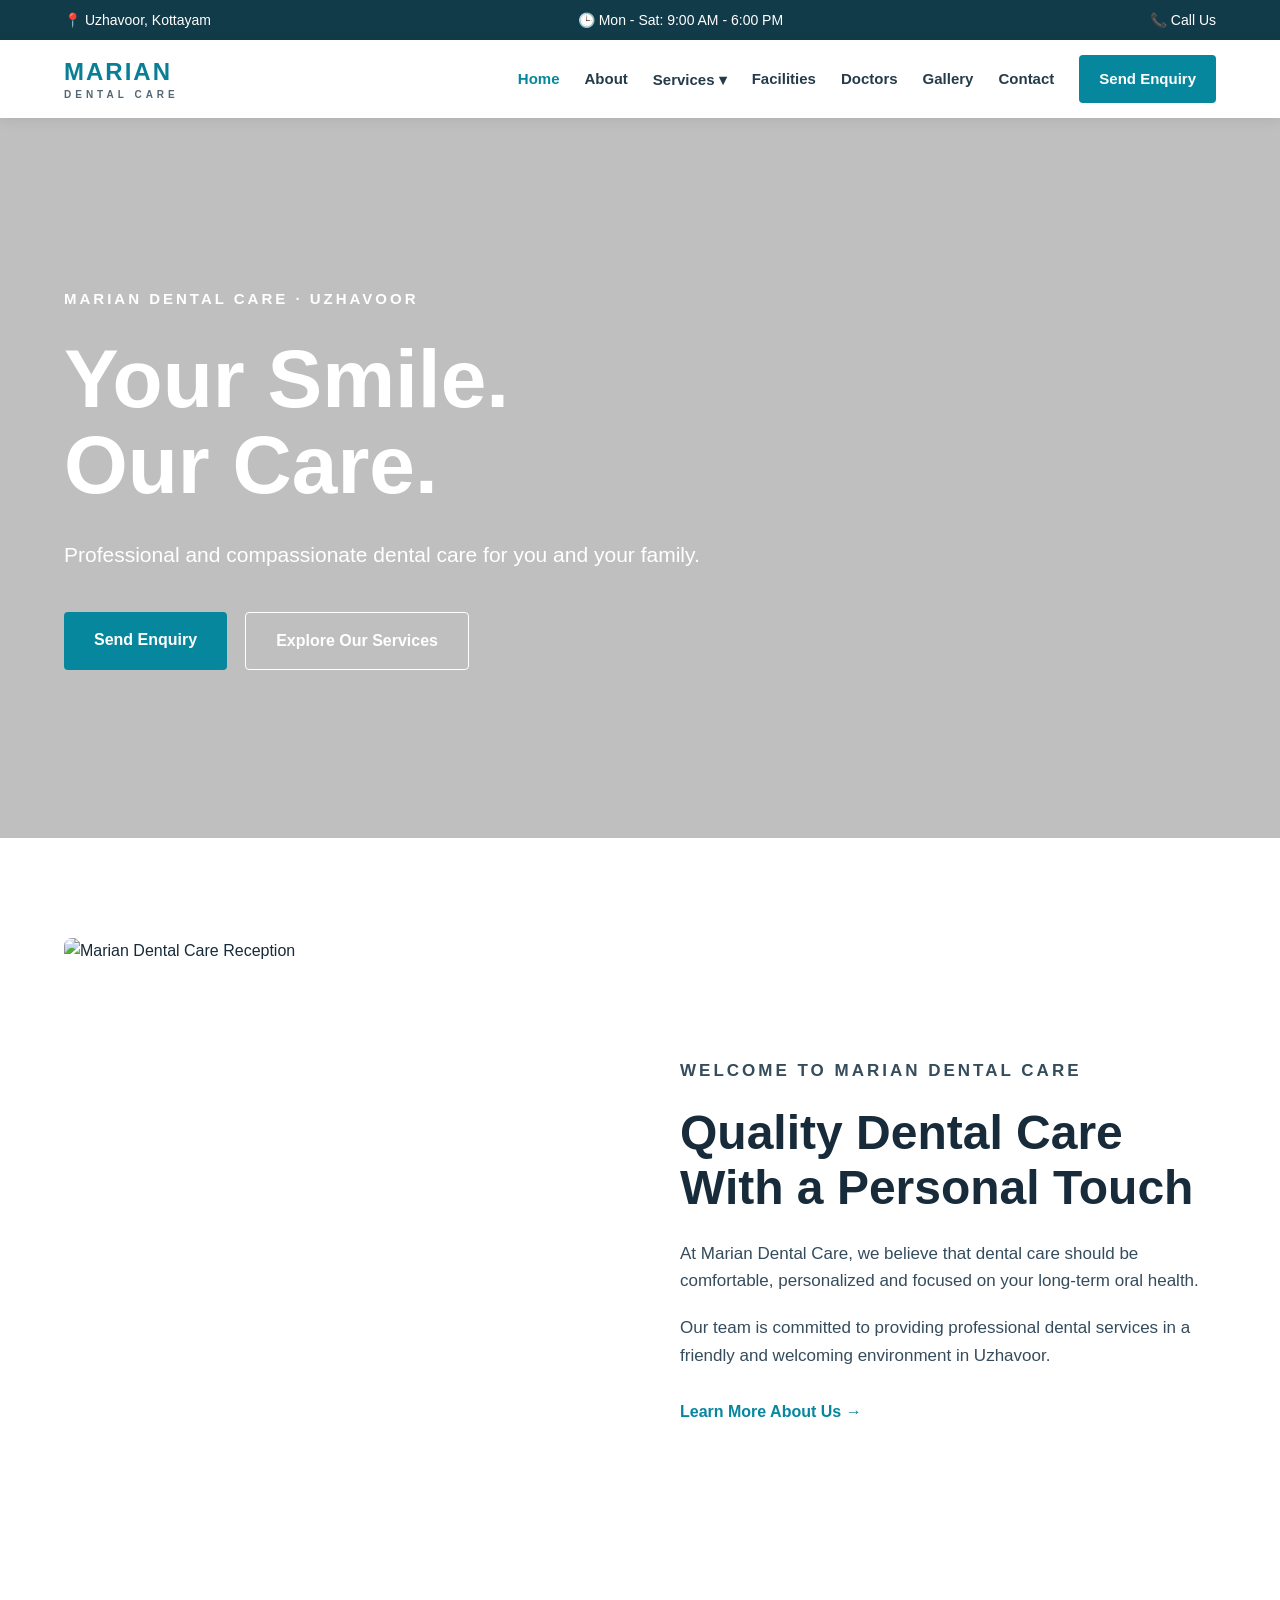
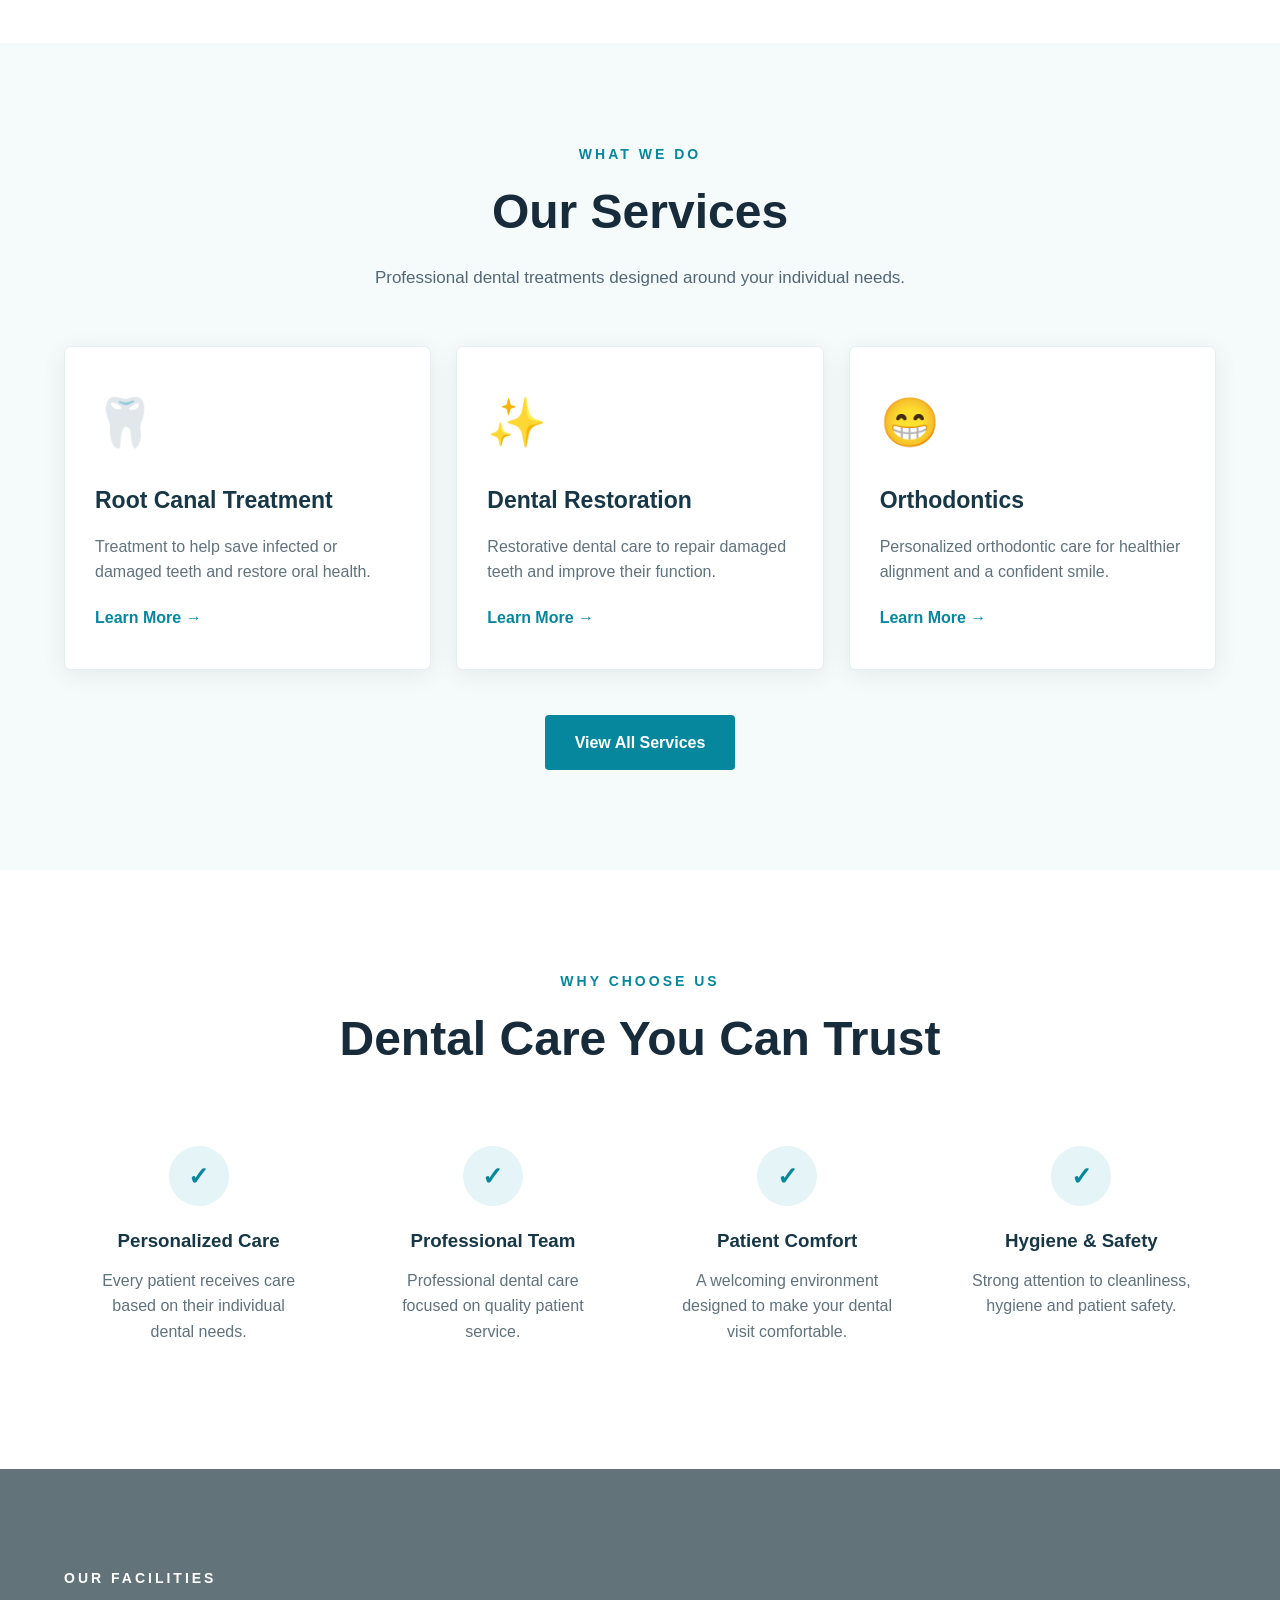
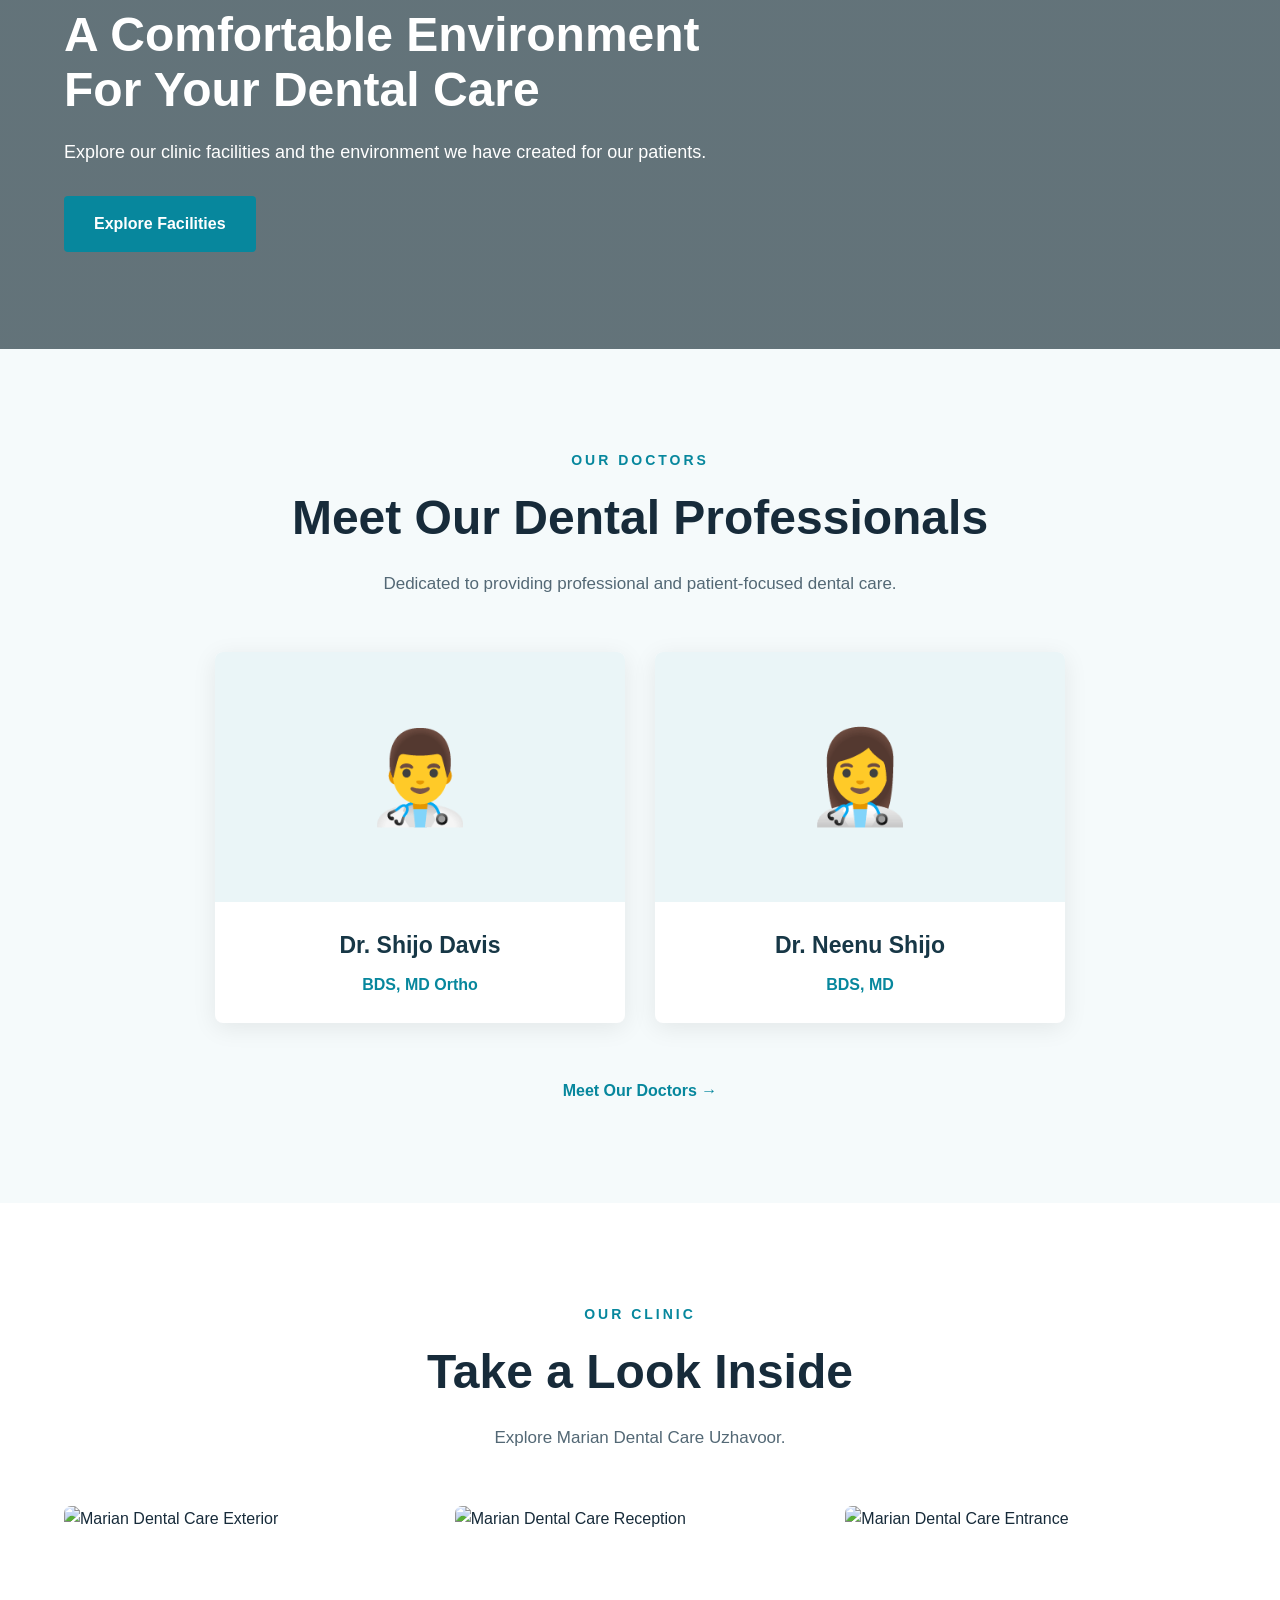
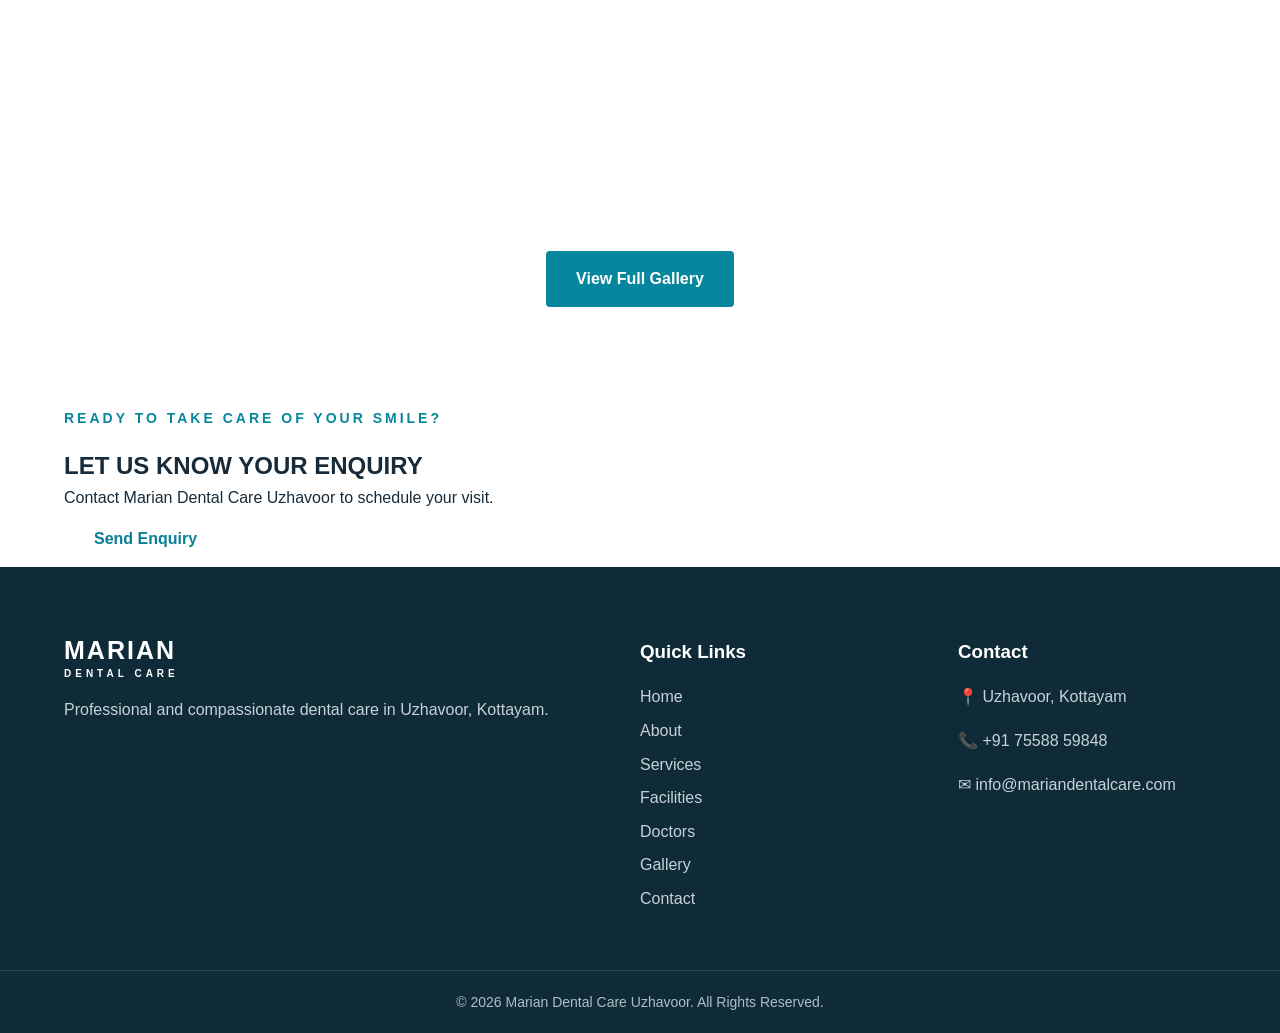
==== index.html @ ac8ece48 "Add files via upload" ====
<!DOCTYPE html>
<html lang="en">

<head>

<meta charset="UTF-8">

<meta name="viewport"
      content="width=device-width, initial-scale=1.0">

<title>
    Marian Dental Care Uzhavoor | Dental Clinic
</title>

<meta name="description"
      content="Marian Dental Care Uzhavoor provides professional and personalized dental care in Uzhavoor, Kottayam.">

<link rel="stylesheet" href="style.css">

</head>

<body>


<!-- =====================================================
     TOP BAR
===================================================== -->

<div class="top-bar">

    <div class="container top-bar-content">

        <span>
            📍 Uzhavoor, Kottayam
        </span>

        <span>
            🕒 Mon - Sat: 9:00 AM - 6:00 PM
        </span>

        <a href="tel:+917558859848">
            📞 Call Us
        </a>

    </div>

</div>



<!-- =====================================================
     NAVIGATION
===================================================== -->

<header class="header">

    <div class="container nav-container">


        <!-- LOGO -->

        <a href="index.html" class="logo">

            <span>
                MARIAN
            </span>

            <small>
                DENTAL CARE
            </small>

        </a>



        <!-- MOBILE MENU -->

        <button
            class="menu-toggle"
            id="menuToggle"
            aria-label="Open navigation menu">

            ☰

        </button>



        <!-- NAVIGATION -->

        <nav class="navbar" id="navbar">


            <a href="index.html" class="active">
                Home
            </a>


            <a href="about.html">
                About
            </a>



            <!-- SERVICES -->

            <div class="nav-dropdown">

                <a href="service.html">
                    Services ▾
                </a>


                <div class="dropdown-menu">

                    <a href="services/root-canal.html">
                        Root Canal Treatment
                    </a>

                    <a href="services/dental-restoration.html">
                        Dental Restoration
                    </a>

                    <a href="services/orthodontics.html">
                        Orthodontics
                    </a>

                </div>

            </div>



            <a href="facilities.html">
                Facilities
            </a>


            <a href="doctors.html">
                Doctors
            </a>


            <a href="gallery.html">
                Gallery
            </a>


            <a href="contact.html">
                Contact
            </a>


            <a href="contact.html#enquiryForm"
               class="appointment-btn">

                Send Enquiry

            </a>


        </nav>

    </div>

</header>



<!-- =====================================================
     HERO SECTION

     CLINIC EXTERIOR IMAGE
===================================================== -->

<section class="hero"
         style="background-image: url('images/clinic-exterior.jpeg');">


    <div class="hero-overlay"></div>


    <div class="container hero-content">


        <p class="hero-small">

            MARIAN DENTAL CARE · UZHAVOOR

        </p>


        <h1>

            Your Smile.<br>
            Our Care.

        </h1>


        <p class="hero-text">

            Professional and compassionate dental care
            for you and your family.

        </p>


        <div class="hero-buttons">


            <a href="contact.html#enquiryForm"
               class="btn primary-btn">

                Send Enquiry

            </a>


            <a href="service.html"
               class="btn secondary-btn">

                Explore Our Services

            </a>


        </div>

    </div>

</section>



<!-- =====================================================
     ABOUT / WELCOME

     RECEPTION IMAGE
===================================================== -->

<section class="section">


    <div class="container two-column">


        <!-- RECEPTION IMAGE -->

        <div class="image-box">

            <img
                src="images/reception.webp"
                alt="Marian Dental Care Reception">

        </div>



        <!-- CONTENT -->

        <div class="content-box">


            <p class="section-label">

                WELCOME TO MARIAN DENTAL CARE

            </p>


            <h2>

                Quality Dental Care
                With a Personal Touch

            </h2>


            <p>

                At Marian Dental Care, we believe that
                dental care should be comfortable,
                personalized and focused on your
                long-term oral health.

            </p>


            <p>

                Our team is committed to providing
                professional dental services in a
                friendly and welcoming environment
                in Uzhavoor.

            </p>


            <a href="about.html"
               class="text-link">

                Learn More About Us →

            </a>

        </div>

    </div>

</section>



<!-- =====================================================
     OUR SERVICES
===================================================== -->

<section class="section light-section">


    <div class="container">


        <div class="section-heading">


            <p class="section-label">

                WHAT WE DO

            </p>


            <h2>

                Our Services

            </h2>


            <p>

                Professional dental treatments
                designed around your individual needs.

            </p>

        </div>



        <div class="cards">


            <!-- ROOT CANAL -->

            <a href="services/root-canal.html"
               class="service-card">


                <div class="service-icon">

                    🦷

                </div>


                <h3>

                    Root Canal Treatment

                </h3>


                <p>

                    Treatment to help save infected
                    or damaged teeth and restore
                    oral health.

                </p>


                <span>

                    Learn More →

                </span>


            </a>



            <!-- DENTAL RESTORATION -->

            <a href="services/dental-restoration.html"
               class="service-card">


                <div class="service-icon">

                    ✨

                </div>


                <h3>

                    Dental Restoration

                </h3>


                <p>

                    Restorative dental care to repair
                    damaged teeth and improve
                    their function.

                </p>


                <span>

                    Learn More →

                </span>


            </a>



            <!-- ORTHODONTICS -->

            <a href="services/orthodontics.html"
               class="service-card">


                <div class="service-icon">

                    😁

                </div>


                <h3>

                    Orthodontics

                </h3>


                <p>

                    Personalized orthodontic care
                    for healthier alignment and
                    a confident smile.

                </p>


                <span>

                    Learn More →

                </span>


            </a>


        </div>



        <!-- VIEW ALL SERVICES -->

        <div class="center-button">


            <a href="service.html"
               class="btn primary-btn">

                View All Services

            </a>


        </div>

    </div>

</section>



<!-- =====================================================
     WHY CHOOSE US
===================================================== -->

<section class="section">


    <div class="container">


        <div class="section-heading">


            <p class="section-label">

                WHY CHOOSE US

            </p>


            <h2>

                Dental Care You Can Trust

            </h2>


        </div>



        <div class="features">


            <div class="feature">


                <div class="feature-icon">

                    ✓

                </div>


                <h3>

                    Personalized Care

                </h3>


                <p>

                    Every patient receives care
                    based on their individual
                    dental needs.

                </p>


            </div>



            <div class="feature">


                <div class="feature-icon">

                    ✓

                </div>


                <h3>

                    Professional Team

                </h3>


                <p>

                    Professional dental care
                    focused on quality
                    patient service.

                </p>


            </div>



            <div class="feature">


                <div class="feature-icon">

                    ✓

                </div>


                <h3>

                    Patient Comfort

                </h3>


                <p>

                    A welcoming environment
                    designed to make your
                    dental visit comfortable.

                </p>


            </div>



            <div class="feature">


                <div class="feature-icon">

                    ✓

                </div>


                <h3>

                    Hygiene & Safety

                </h3>


                <p>

                    Strong attention to
                    cleanliness, hygiene
                    and patient safety.

                </p>


            </div>


        </div>

    </div>

</section>



<!-- =====================================================
     FACILITIES PREVIEW
===================================================== -->

<section class="facility-preview">


    <div class="container facility-content">


        <div>


            <p class="section-label">

                OUR FACILITIES

            </p>


            <h2>

                A Comfortable Environment
                For Your Dental Care

            </h2>


            <p>

                Explore our clinic facilities
                and the environment we have
                created for our patients.

            </p>


            <a href="facilities.html"
               class="btn primary-btn">

                Explore Facilities

            </a>


        </div>

    </div>

</section>



<!-- =====================================================
     DOCTORS
===================================================== -->

<section class="section light-section">


    <div class="container">


        <div class="section-heading">


            <p class="section-label">

                OUR DOCTORS

            </p>


            <h2>

                Meet Our Dental Professionals

            </h2>


            <p>

                Dedicated to providing professional
                and patient-focused dental care.

            </p>


        </div>



        <div class="doctor-preview">


            <!-- DOCTOR 1 -->

            <div class="doctor-card">


                <div class="doctor-placeholder">

                    👨‍⚕️

                </div>


                <div class="doctor-info">


                    <h3>

                        Dr. Shijo Davis

                    </h3>


                    <p>

                        BDS, MD Ortho

                    </p>


                </div>

            </div>



            <!-- DOCTOR 2 -->

            <div class="doctor-card">


                <div class="doctor-placeholder">

                    👩‍⚕️

                </div>


                <div class="doctor-info">


                    <h3>

                        Dr. Neenu Shijo

                    </h3>


                    <p>

                        BDS, MD

                    </p>


                </div>

            </div>


        </div>



        <div class="center-button">


            <a href="doctors.html"
               class="text-link">

                Meet Our Doctors →

            </a>


        </div>

    </div>

</section>



<!-- =====================================================
     GALLERY PREVIEW
===================================================== -->

<section class="section">


    <div class="container">


        <div class="section-heading">


            <p class="section-label">

                OUR CLINIC

            </p>


            <h2>

                Take a Look Inside

            </h2>


            <p>

                Explore Marian Dental Care
                Uzhavoor.

            </p>


        </div>



        <div class="gallery-grid">


            <img
                src="images/clinic-exterior.jpeg"
                alt="Marian Dental Care Exterior">


            <img
                src="images/reception.webp"
                alt="Marian Dental Care Reception">


            <img
                src="images/clinic-entrance.webp"
                alt="Marian Dental Care Entrance">


        </div>



        <div class="center-button">


            <a href="gallery.html"
               class="btn primary-btn">

                View Full Gallery

            </a>


        </div>

    </div>

</section>



<!-- =====================================================
     SEND ENQUIRY CTA
===================================================== -->

<section class="Send Enquiry-cta">


    <div class="container">


        <p class="section-label">

            READY TO TAKE CARE OF YOUR SMILE?

        </p>


        <h2>

            LET US KNOW YOUR ENQUIRY

        </h2>


        <p>

            Contact Marian Dental Care Uzhavoor
            to schedule your visit.

        </p>


        <a href="contact.html#enquiryForm"
           class="btn white-btn">

            Send Enquiry

        </a>


    </div>

</section>



<!-- =====================================================
     FOOTER
===================================================== -->

<footer class="footer">


    <div class="container footer-grid">


        <!-- ABOUT -->

        <div>


            <a href="index.html"
               class="footer-logo">

                MARIAN

                <small>

                    DENTAL CARE

                </small>

            </a>


            <p>

                Professional and compassionate
                dental care in Uzhavoor,
                Kottayam.

            </p>


        </div>



        <!-- QUICK LINKS -->

        <div>


            <h3>

                Quick Links

            </h3>


            <a href="index.html">
                Home
            </a>


            <a href="about.html">
                About
            </a>


            <a href="service.html">
                Services
            </a>


            <a href="facilities.html">
                Facilities
            </a>


            <a href="doctors.html">
                Doctors
            </a>


            <a href="gallery.html">
                Gallery
            </a>


            <a href="contact.html">
                Contact
            </a>


        </div>



        <!-- CONTACT -->

        <div>


            <h3>

                Contact

            </h3>


            <p>

                📍 Uzhavoor, Kottayam

            </p>


            <p>

                📞 +91 75588 59848

            </p>


            <p>

                ✉ info@mariandentalcare.com

            </p>


        </div>


    </div>



    <div class="copyright">

        © 2026 Marian Dental Care Uzhavoor.
        All Rights Reserved.

    </div>


</footer>



<!-- JAVASCRIPT -->

<script src="script.js"></script>


</body>

</html>
---- style.css ----
/* =====================================================
   RESET
===================================================== */

* {
    margin: 0;
    padding: 0;
    box-sizing: border-box;
}

html {
    scroll-behavior: smooth;
}

body {
    font-family: Arial, Helvetica, sans-serif;
    color: #172b3a;
    background: #ffffff;
    line-height: 1.6;
}

img {
    max-width: 100%;
    display: block;
}

a {
    text-decoration: none;
    color: inherit;
}


/* =====================================================
   CONTAINER
===================================================== */

.container {
    width: 90%;
    max-width: 1200px;
    margin: 0 auto;
}


/* =====================================================
   TOP BAR
===================================================== */

.top-bar {
    background: #123b4a;
    color: #ffffff;
    font-size: 14px;
    padding: 9px 0;
}

.top-bar-content {
    display: flex;
    justify-content: space-between;
    align-items: center;
    gap: 20px;
}

.top-bar a {
    color: #ffffff;
}


/* =====================================================
   HEADER
===================================================== */

.header {
    background: #ffffff;
    position: sticky;
    top: 0;
    z-index: 1000;
    box-shadow: 0 2px 12px rgba(0, 0, 0, 0.08);
}

.nav-container {
    min-height: 78px;
    display: flex;
    align-items: center;
    justify-content: space-between;
}


/* =====================================================
   LOGO
===================================================== */

.logo {
    display: flex;
    flex-direction: column;
    line-height: 1.1;
    color: #087f95;
    font-weight: 700;
    letter-spacing: 2px;
}

.logo span {
    font-size: 24px;
}

.logo small {
    font-size: 10px;
    letter-spacing: 4px;
    color: #526773;
    margin-top: 4px;
}


/* =====================================================
   NAVIGATION
===================================================== */

.navbar {
    display: flex;
    align-items: center;
    gap: 25px;
}

.navbar > a,
.nav-dropdown > a {
    color: #243b4a;
    font-size: 15px;
    font-weight: 600;
    transition: 0.3s;
}

.navbar > a:hover,
.nav-dropdown > a:hover,
.navbar > a.active {
    color: #07879d;
}


/* =====================================================
   DROPDOWN
===================================================== */

.nav-dropdown {
    position: relative;
}

.dropdown-menu {
    position: absolute;
    top: 100%;
    left: 0;
    min-width: 230px;
    background: #ffffff;
    padding: 12px 0;
    box-shadow: 0 8px 25px rgba(0, 0, 0, 0.12);
    border-radius: 5px;
    display: none;
}

.dropdown-menu a {
    display: block;
    padding: 10px 18px;
    color: #243b4a;
    font-size: 14px;
}

.dropdown-menu a:hover {
    background: #eef8fa;
    color: #07879d;
}

.nav-dropdown:hover .dropdown-menu {
    display: block;
}


/* =====================================================
   APPOINTMENT BUTTON
===================================================== */

.appointment-btn {
    background: #07879d !important;
    color: #ffffff !important;
    padding: 12px 20px;
    border-radius: 4px;
}

.appointment-btn:hover {
    background: #056d7f !important;
}


/* =====================================================
   MOBILE MENU BUTTON
===================================================== */

.menu-toggle {
    display: none;
    border: none;
    background: transparent;
    font-size: 28px;
    cursor: pointer;
    color: #173746;
}


/* =====================================================
   HERO
===================================================== */

.hero {
    min-height: 720px;

    position: relative;

    background-image: url("images/clinic-exterior.jpeg");
    background-size: cover;
    background-position: center;
    background-repeat: no-repeat;

    display: flex;
    align-items: center;

    color: #ffffff;
}


/* =====================================================
   HERO OVERLAY

   THIS REMOVES THE GREEN TINT

   BLACK WITH LOW OPACITY ONLY
===================================================== */

.hero-overlay {
    position: absolute;
    inset: 0;

    background: rgba(0, 0, 0, 0.25);
}


/* =====================================================
   HERO CONTENT
===================================================== */

.hero-content {
    position: relative;
    z-index: 2;
    padding: 80px 0;
}

.hero-small {
    font-size: 15px;
    letter-spacing: 3px;
    font-weight: 600;
    margin-bottom: 25px;
}

.hero h1 {
    font-size: clamp(55px, 7vw, 82px);
    line-height: 1.05;
    margin-bottom: 30px;
    font-weight: 700;
}

.hero-text {
    font-size: 21px;
    max-width: 680px;
    margin-bottom: 40px;
}


/* =====================================================
   HERO BUTTONS
===================================================== */

.hero-buttons {
    display: flex;
    gap: 18px;
    flex-wrap: wrap;
}

.btn {
    display: inline-block;
    padding: 15px 30px;
    border-radius: 4px;
    font-weight: 700;
    transition: 0.3s;
}

.primary-btn {
    background: #07879d;
    color: #ffffff;
}

.primary-btn:hover {
    background: #056d7f;
    transform: translateY(-2px);
}

.secondary-btn {
    border: 1px solid #ffffff;
    color: #ffffff;
    background: transparent;
}

.secondary-btn:hover {
    background: #ffffff;
    color: #173746;
}

.white-btn {
    background: #ffffff;
    color: #087f95;
}

.white-btn:hover {
    background: #eef8fa;
}


/* =====================================================
   SECTIONS
===================================================== */

.section {
    padding: 100px 0;
}

.light-section {
    background: #f5fafb;
}


/* =====================================================
   TWO COLUMN
===================================================== */

.two-column {
    display: grid;
    grid-template-columns: 1fr 1fr;
    gap: 80px;
    align-items: center;
}


/* =====================================================
   IMAGE BOX
===================================================== */

.image-box {
    overflow: hidden;
    border-radius: 8px;
}

.image-box img {
    width: 100%;
    height: 605px;
    object-fit: cover;
}


/* =====================================================
   CONTENT
===================================================== */

.content-box {
    max-width: 650px;
}

.section-label {
    color: #07879d;
    font-size: 14px;
    font-weight: 700;
    letter-spacing: 3px;
    margin-bottom: 18px;
}

.content-box h2,
.section-heading h2 {
    font-size: 48px;
    line-height: 1.15;
    margin-bottom: 25px;
    color: #172b3a;
}

.content-box p {
    font-size: 17px;
    margin-bottom: 20px;
    color: #344c5c;
}

.text-link {
    color: #07879d;
    font-weight: 700;
    display: inline-block;
    margin-top: 10px;
}

.text-link:hover {
    color: #056d7f;
}


/* =====================================================
   SECTION HEADING
===================================================== */

.section-heading {
    text-align: center;
    max-width: 750px;
    margin: 0 auto 55px;
}

.section-heading p:not(.section-label) {
    color: #536875;
    font-size: 17px;
}


/* =====================================================
   SERVICE CARDS
===================================================== */

.cards {
    display: grid;
    grid-template-columns: repeat(3, 1fr);
    gap: 25px;
}

.service-card {
    background: #ffffff;
    padding: 38px 30px;
    border-radius: 7px;
    box-shadow: 0 5px 25px rgba(0, 0, 0, 0.07);
    transition: 0.3s;
    border: 1px solid #e8eef0;
}

.service-card:hover {
    transform: translateY(-7px);
    box-shadow: 0 12px 35px rgba(0, 0, 0, 0.12);
}

.service-icon {
    font-size: 48px;
    margin-bottom: 20px;
}

.service-card h3 {
    color: #173746;
    font-size: 23px;
    margin-bottom: 15px;
}

.service-card p {
    color: #60727c;
    margin-bottom: 20px;
}

.service-card span {
    color: #07879d;
    font-weight: 700;
}


/* =====================================================
   CENTER BUTTON
===================================================== */

.center-button {
    text-align: center;
    margin-top: 45px;
}


/* =====================================================
   FEATURES
===================================================== */

.features {
    display: grid;
    grid-template-columns: repeat(4, 1fr);
    gap: 25px;
}

.feature {
    text-align: center;
    padding: 25px;
}

.feature-icon {
    width: 60px;
    height: 60px;
    border-radius: 50%;
    background: #e5f4f6;
    color: #07879d;
    display: flex;
    align-items: center;
    justify-content: center;
    margin: 0 auto 20px;
    font-size: 25px;
    font-weight: 700;
}

.feature h3 {
    margin-bottom: 12px;
    color: #173746;
}

.feature p {
    color: #60727c;
}


/* =====================================================
   FACILITIES
===================================================== */

.facility-preview {
    min-height: 480px;
    background-image:
        linear-gradient(
            rgba(15, 40, 50, 0.65),
            rgba(15, 40, 50, 0.65)
        ),
        url("images/reception.webp");

    background-size: cover;
    background-position: center;

    display: flex;
    align-items: center;

    color: #ffffff;
}

.facility-content {
    display: flex;
    justify-content: flex-start;
}

.facility-content > div {
    max-width: 650px;
}

.facility-content h2 {
    font-size: 48px;
    line-height: 1.15;
    margin-bottom: 20px;
}

.facility-content p:not(.section-label) {
    font-size: 18px;
    margin-bottom: 30px;
}

.facility-content .section-label {
    color: #ffffff;
}


/* =====================================================
   DOCTORS
===================================================== */

.doctor-preview {
    display: grid;
    grid-template-columns: repeat(2, 1fr);
    gap: 30px;
    max-width: 850px;
    margin: 0 auto;
}

.doctor-card {
    background: #ffffff;
    border-radius: 8px;
    overflow: hidden;
    box-shadow: 0 5px 25px rgba(0, 0, 0, 0.08);
    text-align: center;
}

.doctor-placeholder {
    height: 250px;
    background: #eaf5f7;

    display: flex;
    align-items: center;
    justify-content: center;

    font-size: 90px;
}

.doctor-info {
    padding: 25px;
}

.doctor-info h3 {
    font-size: 23px;
    color: #173746;
    margin-bottom: 8px;
}

.doctor-info p {
    color: #07879d;
    font-weight: 600;
}


/* =====================================================
   GALLERY
===================================================== */

.gallery-grid {
    display: grid;
    grid-template-columns: repeat(3, 1fr);
    gap: 20px;
}

.gallery-grid img {
    width: 100%;
    height: 300px;
    object-fit: cover;
    border-radius: 7px;
    transition: 0.3s;
}

.gallery-grid img:hover {
    transform: scale(1.02);
}


/* =====================================================
   APPOINTMENT CTA
===================================================== */

.appointment-cta {
    background: #087f95;
    color: #ffffff;
    text-align: center;
    padding: 90px 0;
}

.appointment-cta .section-label {
    color: #ffffff;
}

.appointment-cta h2 {
    font-size: 48px;
    margin-bottom: 20px;
}

.appointment-cta p:not(.section-label) {
    font-size: 18px;
    margin-bottom: 30px;
}


/* =====================================================
   FOOTER
===================================================== */

.footer {
    background: #102b38;
    color: #ffffff;
    padding-top: 70px;
}

.footer-grid {
    display: grid;
    grid-template-columns: 2fr 1fr 1fr;
    gap: 60px;
    padding-bottom: 50px;
}

.footer-logo {
    display: flex;
    flex-direction: column;
    color: #ffffff;
    font-size: 25px;
    font-weight: 700;
    letter-spacing: 2px;
    line-height: 1.1;
}

.footer-logo small {
    font-size: 10px;
    letter-spacing: 4px;
    margin-top: 4px;
}

.footer-grid p {
    color: #c6d2d7;
    margin-top: 18px;
}

.footer-grid h3 {
    margin-bottom: 18px;
}

.footer-grid > div:nth-child(2) a {
    display: block;
    color: #c6d2d7;
    margin-bottom: 8px;
}

.footer-grid > div:nth-child(2) a:hover {
    color: #ffffff;
}

.copyright {
    border-top: 1px solid rgba(255, 255, 255, 0.12);
    text-align: center;
    padding: 20px;
    color: #aebec5;
    font-size: 14px;
}


/* =====================================================
   MOBILE
===================================================== */

@media (max-width: 900px) {

    .top-bar-content {
        justify-content: center;
        flex-wrap: wrap;
    }

    .menu-toggle {
        display: block;
    }

    .navbar {
        position: absolute;
        top: 100%;
        left: 0;
        width: 100%;
        background: #ffffff;

        display: none;

        flex-direction: column;
        align-items: flex-start;

        padding: 20px 5%;

        box-shadow: 0 8px 20px rgba(0, 0, 0, 0.1);
    }

    .navbar.show {
        display: flex;
    }

    .nav-dropdown {
        width: 100%;
    }

    .dropdown-menu {
        position: static;
        box-shadow: none;
        width: 100%;
    }

    .nav-dropdown:hover .dropdown-menu {
        display: block;
    }

    .two-column {
        grid-template-columns: 1fr;
        gap: 45px;
    }

    .cards {
        grid-template-columns: 1fr;
    }

    .features {
        grid-template-columns: repeat(2, 1fr);
    }

    .gallery-grid {
        grid-template-columns: 1fr;
    }

    .footer-grid {
        grid-template-columns: 1fr 1fr;
    }

}


/* =====================================================
   SMALL MOBILE
===================================================== */

@media (max-width: 600px) {

    .top-bar {
        font-size: 12px;
    }

    .top-bar-content {
        flex-direction: column;
        gap: 5px;
    }

    .logo span {
        font-size: 20px;
    }

    .logo small {
        font-size: 8px;
    }

    .hero {
        min-height: 650px;
        background-position: center;
    }

    .hero-content {
        padding: 50px 0;
    }

    .hero h1 {
        font-size: 52px;
    }

    .hero-text {
        font-size: 17px;
    }

    .hero-buttons {
        flex-direction: column;
        align-items: flex-start;
    }

    .section {
        padding: 70px 0;
    }

    .content-box h2,
    .section-heading h2 {
        font-size: 36px;
    }

    .image-box img {
        height: 450px;
    }

    .features {
        grid-template-columns: 1fr;
    }

    .doctor-preview {
        grid-template-columns: 1fr;
    }

    .facility-content h2 {
        font-size: 36px;
    }

    .appointment-cta h2 {
        font-size: 36px;
    }

    .footer-grid {
        grid-template-columns: 1fr;
        gap: 35px;
    }

}
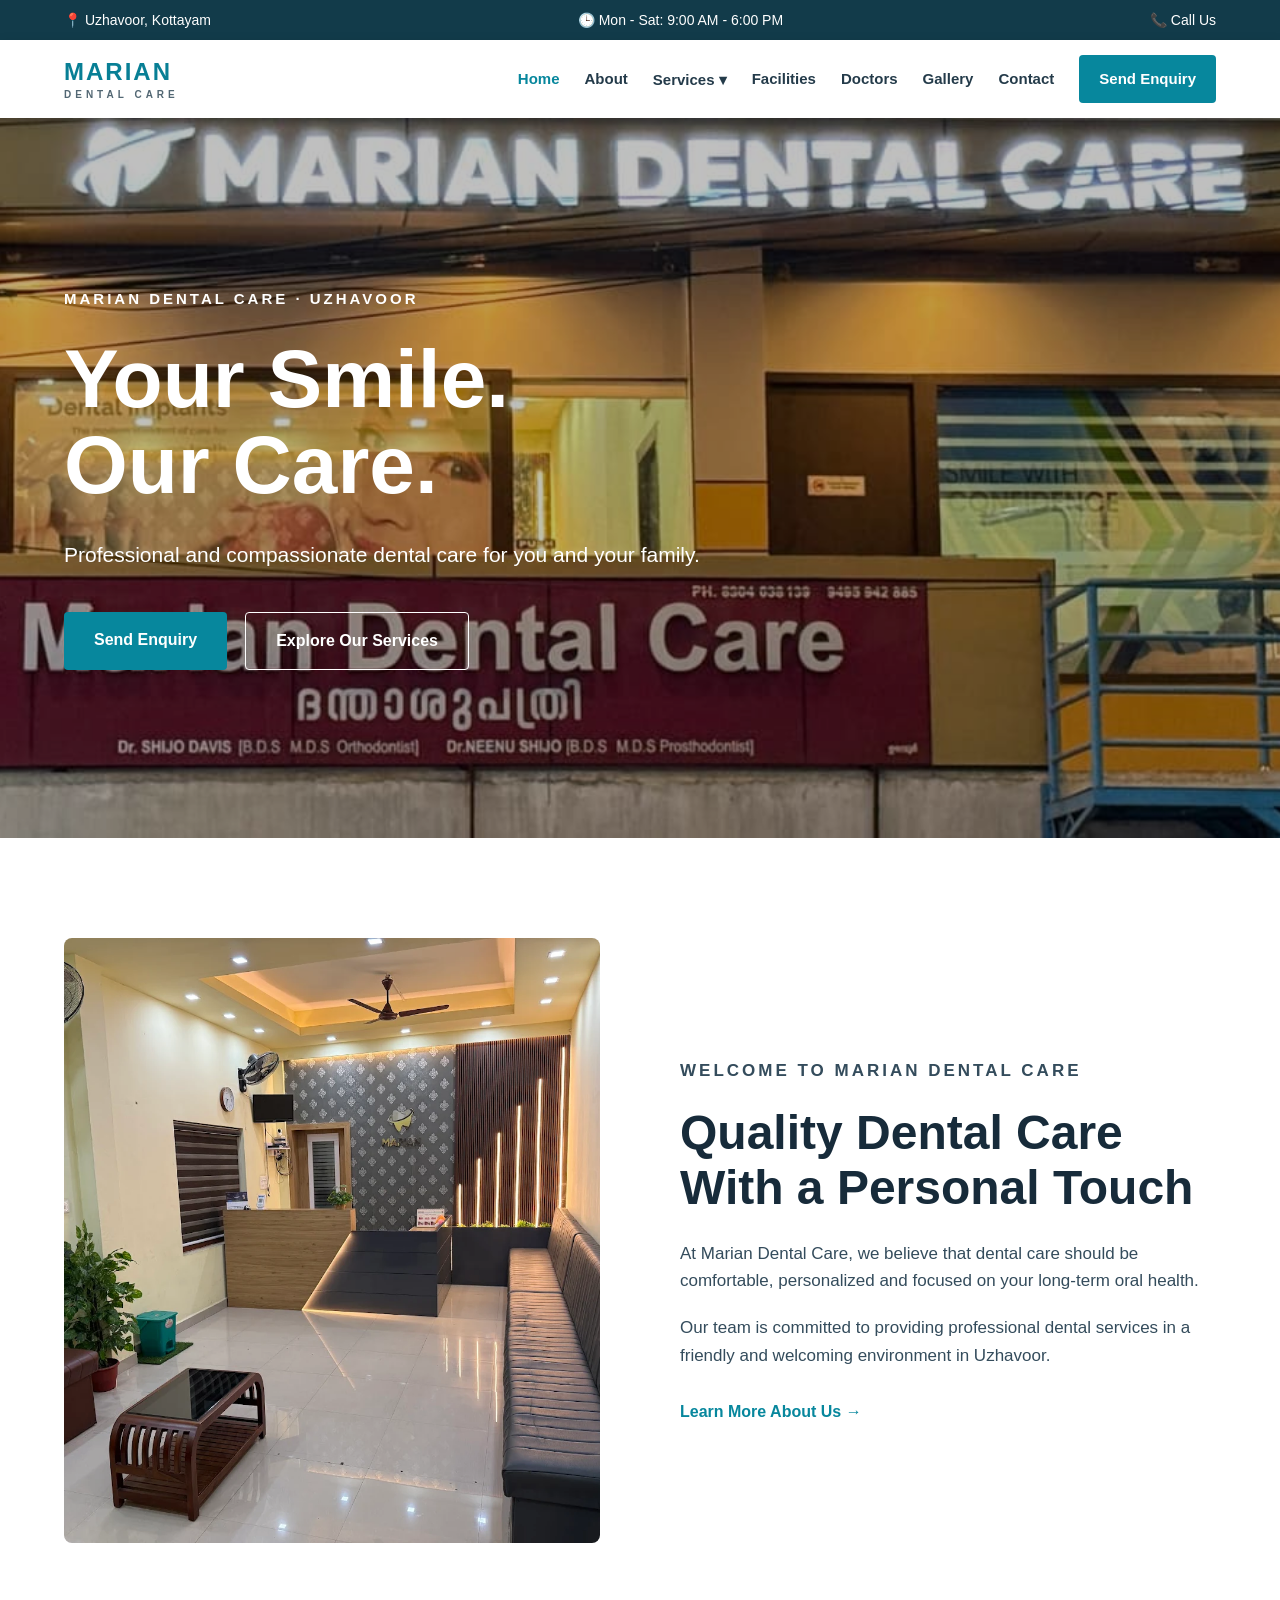
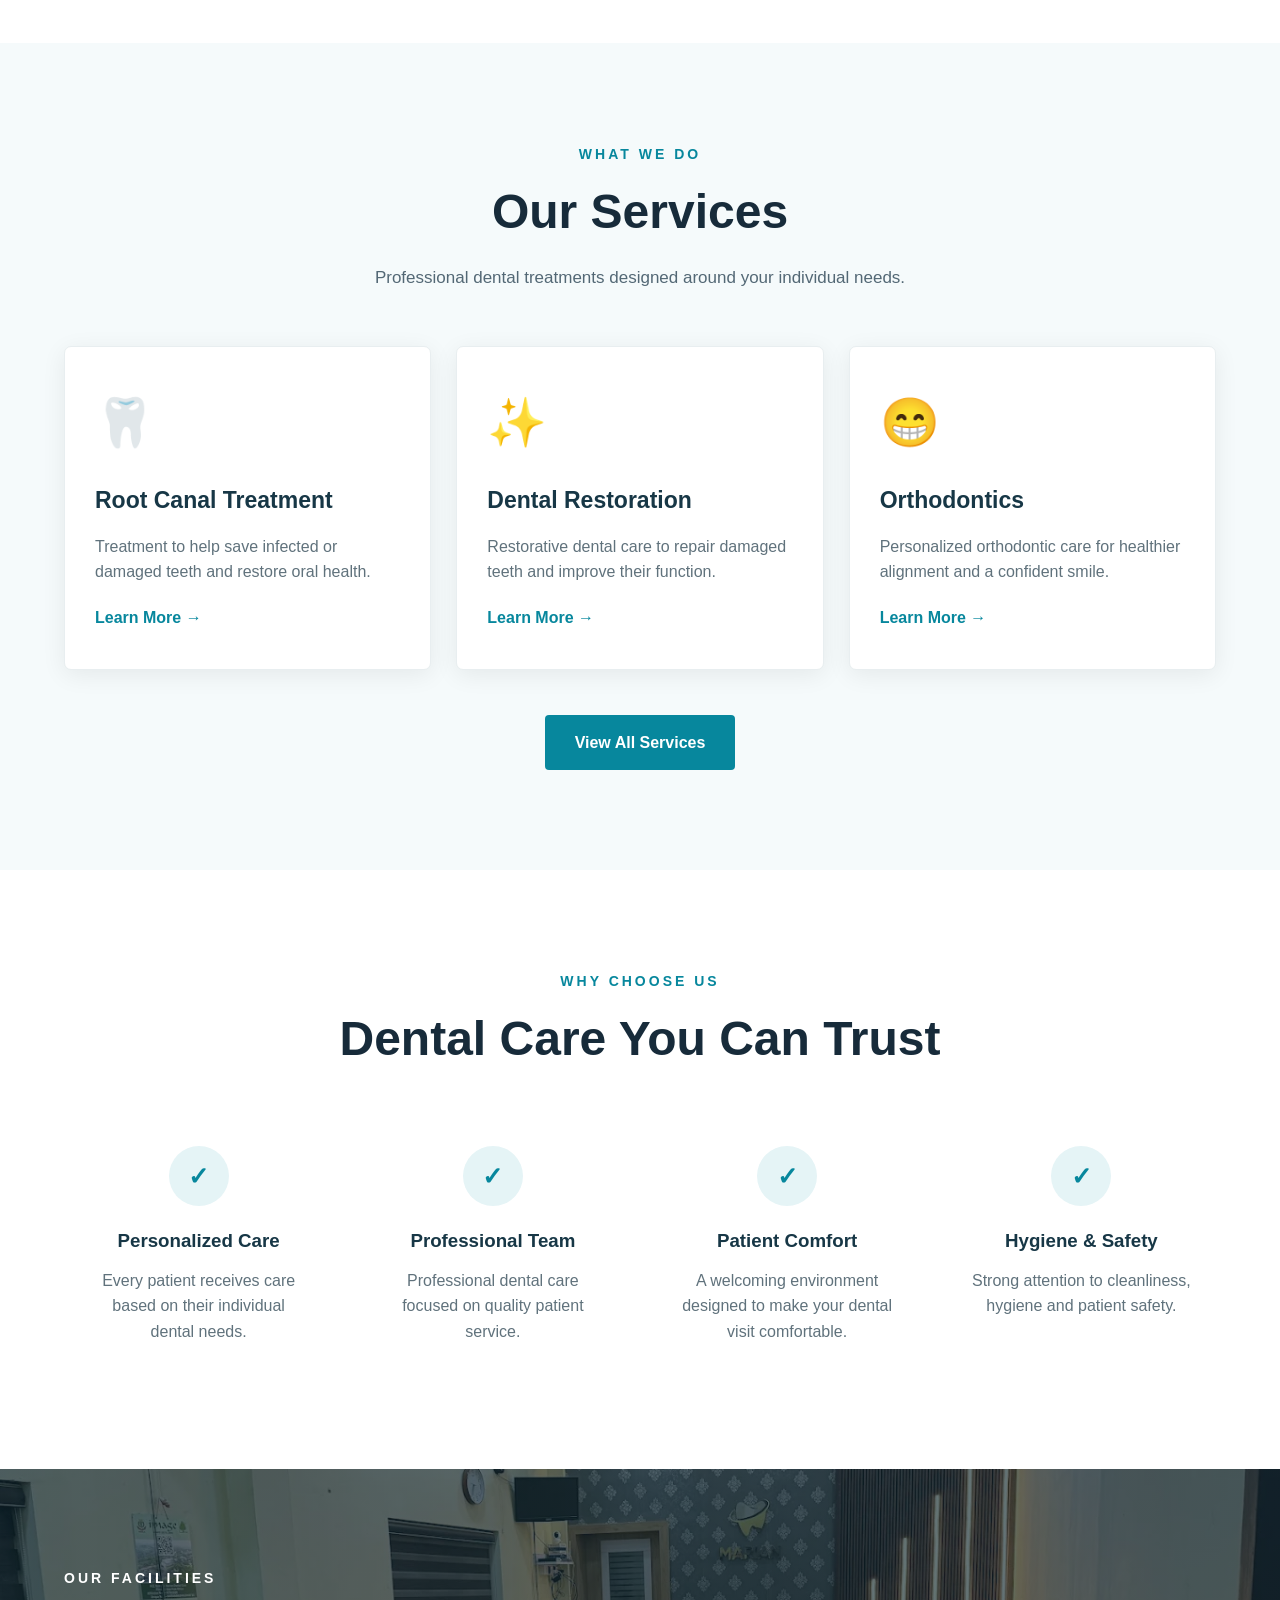
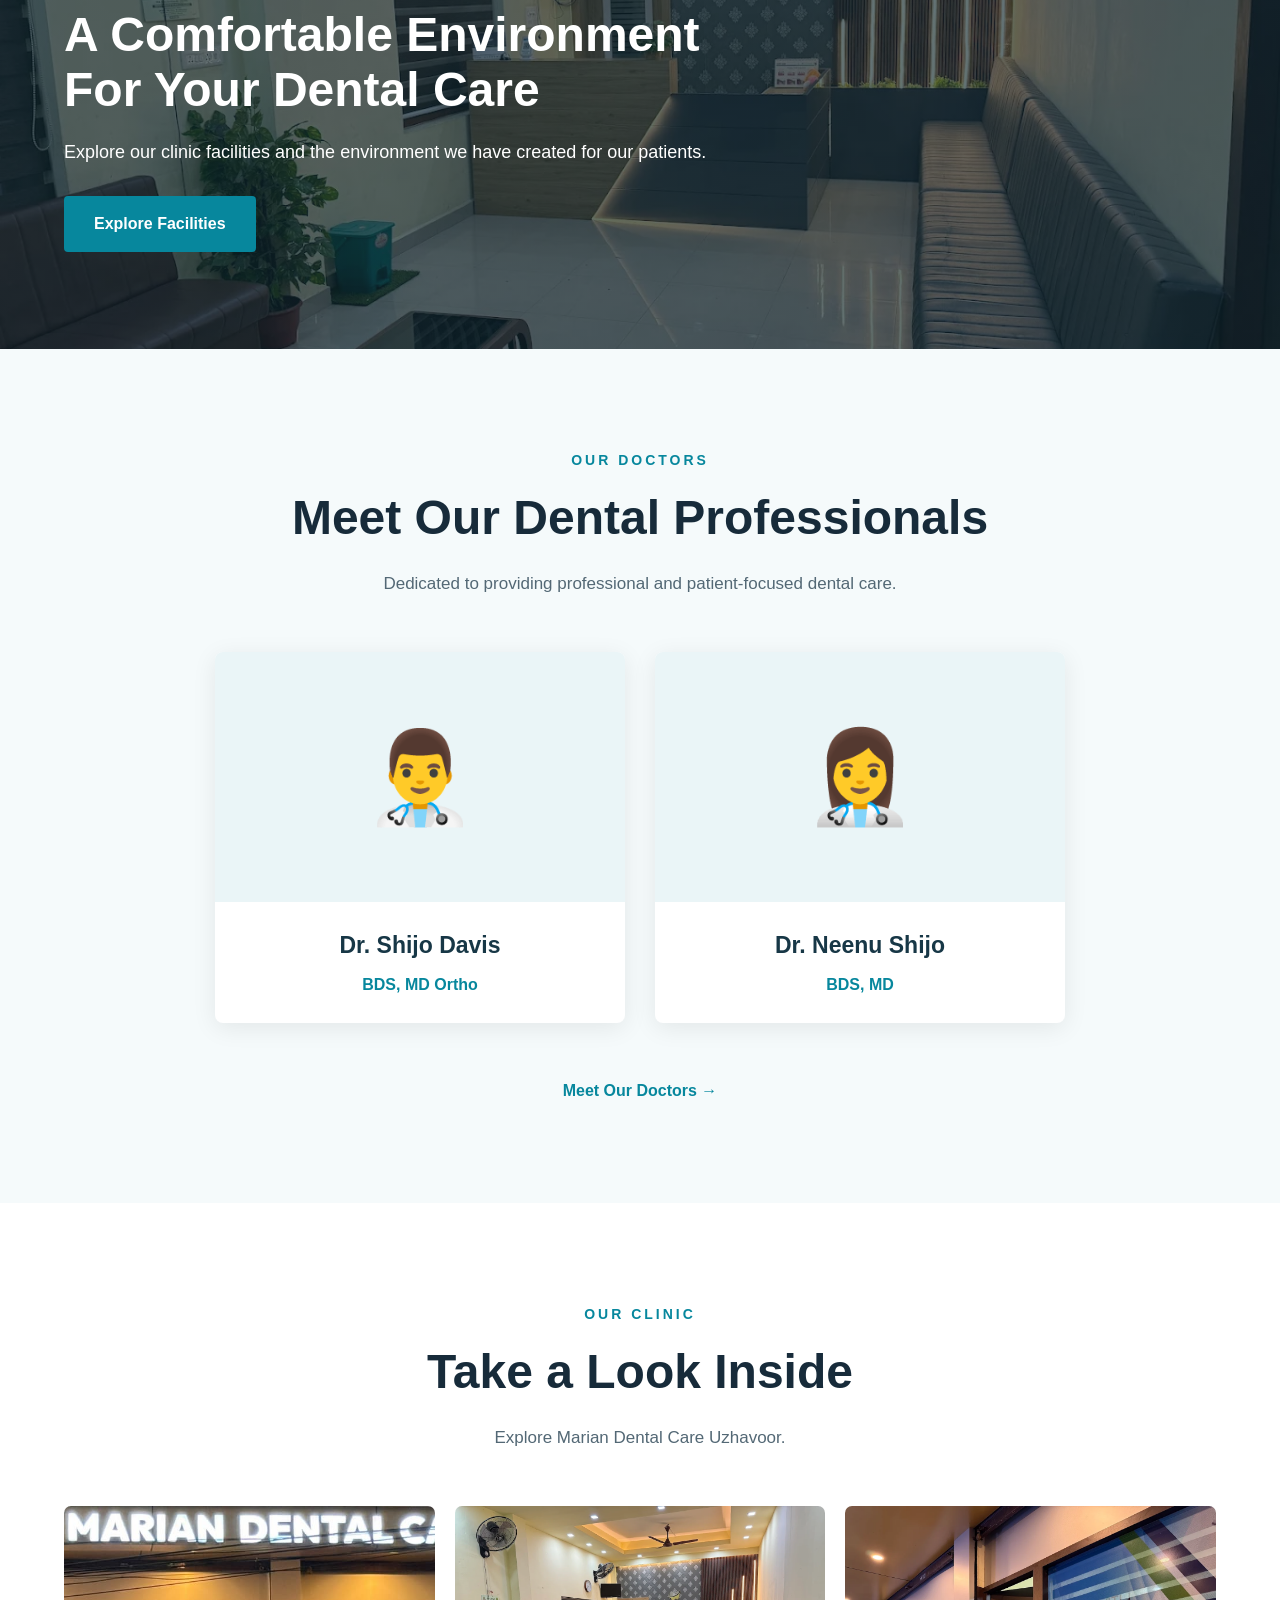
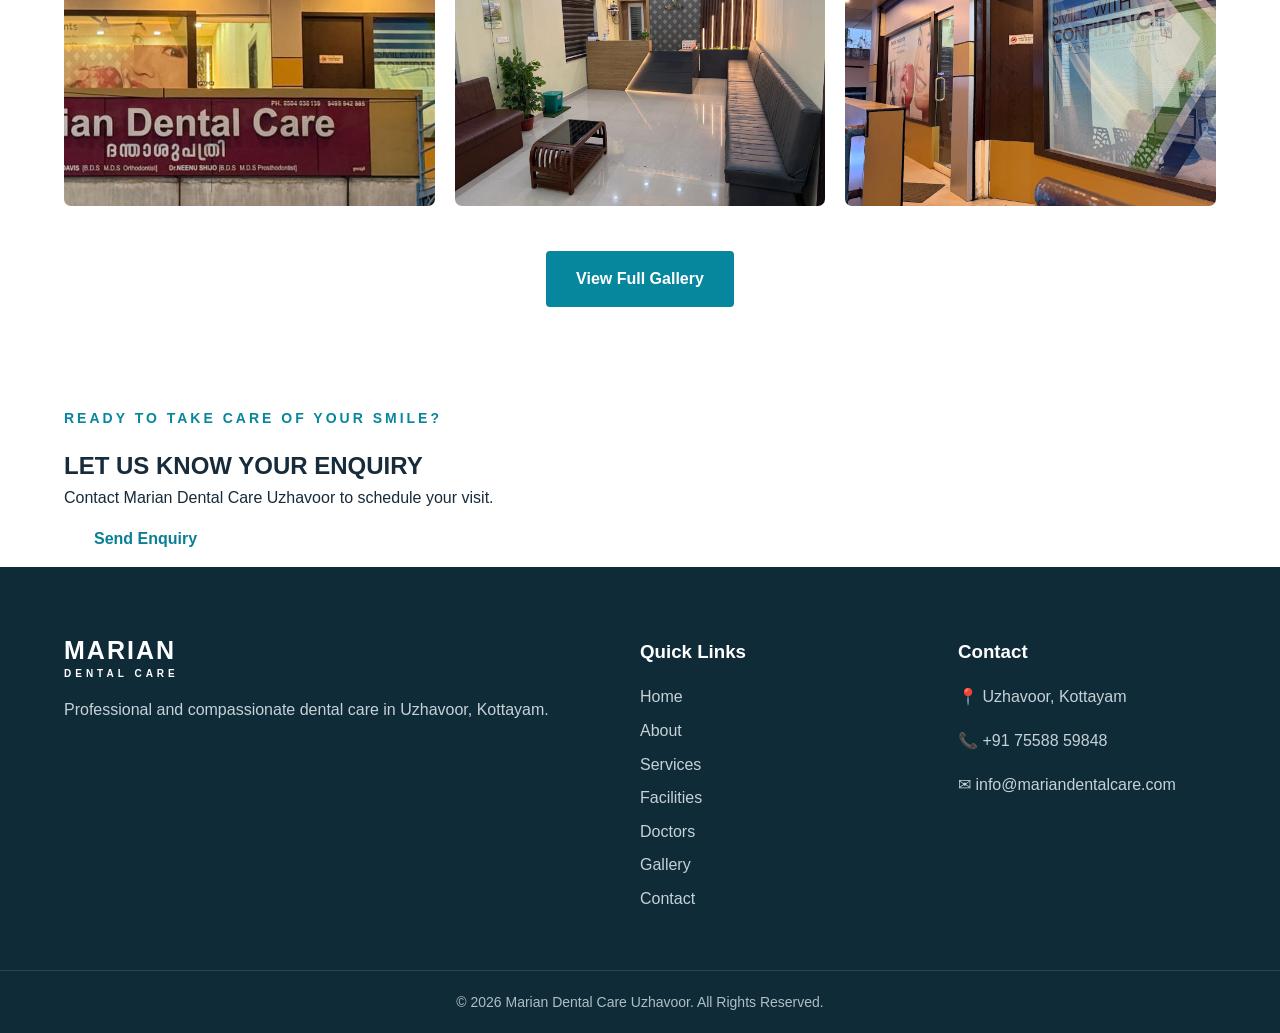
==== commit efbbca1d: "Update index.html" ====
--- a/index.html
+++ b/index.html
@@ -18,6 +18,7 @@
 <link rel="stylesheet" href="style.css">
 
 </head>
+
 
 <body>
 
@@ -113,15 +114,15 @@
 
                 <div class="dropdown-menu">
 
-                    <a href="services/root-canal.html">
+                    <a href="root-canal.html">
                         Root Canal Treatment
                     </a>
 
-                    <a href="services/dental-restoration.html">
+                    <a href="dental-restoration.html">
                         Dental Restoration
                     </a>
 
-                    <a href="services/orthodontics.html">
+                    <a href="orthodontics.html">
                         Orthodontics
                     </a>
 
@@ -355,7 +356,7 @@
 
             <!-- ROOT CANAL -->
 
-            <a href="services/root-canal.html"
+            <a href="root-canal.html"
                class="service-card">
 
 
@@ -395,7 +396,7 @@
 
             <!-- DENTAL RESTORATION -->
 
-            <a href="services/dental-restoration.html"
+            <a href="dental-restoration.html"
                class="service-card">
 
 
@@ -435,7 +436,7 @@
 
             <!-- ORTHODONTICS -->
 
-            <a href="services/orthodontics.html"
+            <a href="orthodontics.html"
                class="service-card">
 
 
@@ -1123,4 +1124,4 @@
 
 </body>
 
-</html>+</html>
